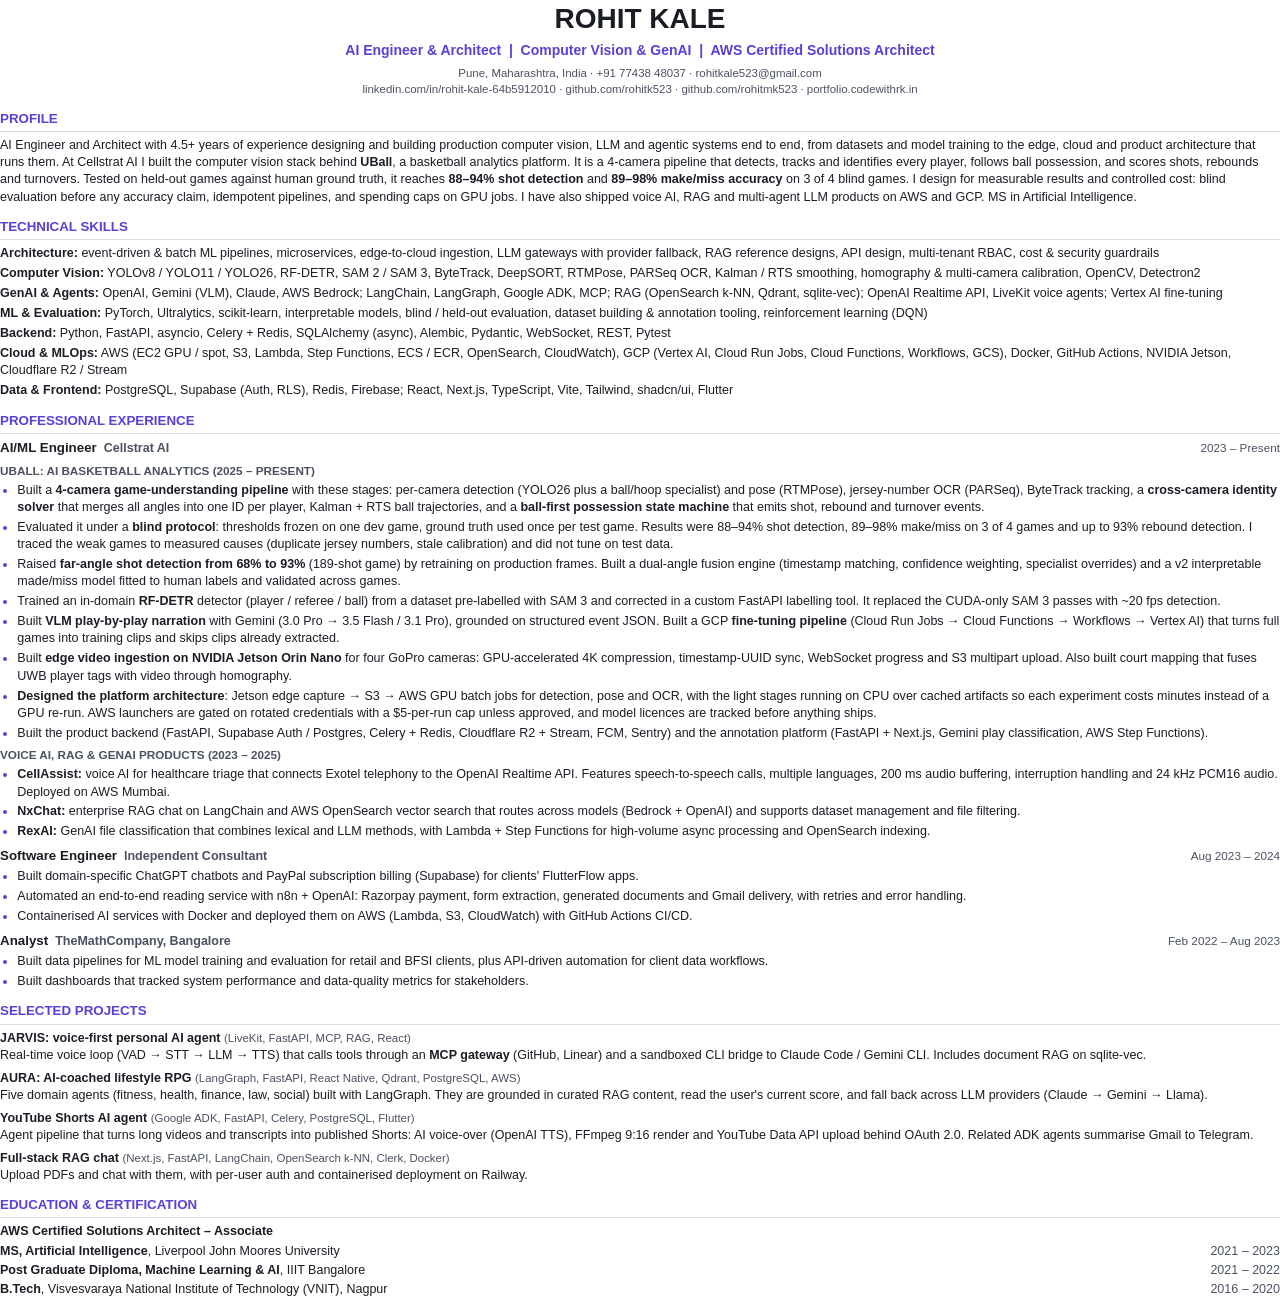
==== resume/resume.html @ f063984e "feat: add all GitHub projects and AI Engineer & Architect resume - Move project data into lib/data/p" ====
<!doctype html>
<html lang="en">
<head>
<meta charset="utf-8">
<title>Rohit Kale - AI Engineer &amp; Architect</title>
<link rel="stylesheet" href="resume.css">
</head>
<body>

<header>
  <h1>ROHIT KALE</h1>
  <div class="headline">AI Engineer &amp; Architect &nbsp;|&nbsp; Computer Vision &amp; GenAI &nbsp;|&nbsp; AWS Certified Solutions Architect</div>
  <div class="contact">
    <span>Pune, Maharashtra, India</span><span>+91 77438 48037</span><span><a href="mailto:rohitkale523@gmail.com">rohitkale523@gmail.com</a></span>
  </div>
  <div class="contact">
    <span><a href="https://www.linkedin.com/in/rohit-kale-64b5912010/">linkedin.com/in/rohit-kale-64b5912010</a></span><span><a href="https://github.com/rohitk523">github.com/rohitk523</a></span><span><a href="https://github.com/rohitmk523">github.com/rohitmk523</a></span><span><a href="https://portfolio.codewithrk.in">portfolio.codewithrk.in</a></span>
  </div>
</header>

<h2>Profile</h2>
<p>AI Engineer and Architect with 4.5+ years of experience designing and building production computer vision, LLM and agentic systems end to end, from datasets and model training to the edge, cloud and product architecture that runs them. At Cellstrat AI I built the computer vision stack behind <b>UBall</b>, a basketball analytics platform. It is a 4-camera pipeline that detects, tracks and identifies every player, follows ball possession, and scores shots, rebounds and turnovers. Tested on held-out games against human ground truth, it reaches <b>88–94% shot detection</b> and <b>89–98% make/miss accuracy</b> on 3 of 4 blind games. I design for measurable results and controlled cost: blind evaluation before any accuracy claim, idempotent pipelines, and spending caps on GPU jobs. I have also shipped voice AI, RAG and multi-agent LLM products on AWS and GCP. MS in Artificial Intelligence.</p>

<h2>Technical Skills</h2>
<ul class="skills">
  <li><b>Architecture:</b> event-driven &amp; batch ML pipelines, microservices, edge-to-cloud ingestion, LLM gateways with provider fallback, RAG reference designs, API design, multi-tenant RBAC, cost &amp; security guardrails</li>
  <li><b>Computer Vision:</b> YOLOv8 / YOLO11 / YOLO26, RF-DETR, SAM 2 / SAM 3, ByteTrack, DeepSORT, RTMPose, PARSeq OCR, Kalman / RTS smoothing, homography &amp; multi-camera calibration, OpenCV, Detectron2</li>
  <li><b>GenAI &amp; Agents:</b> OpenAI, Gemini (VLM), Claude, AWS Bedrock; LangChain, LangGraph, Google ADK, MCP; RAG (OpenSearch k-NN, Qdrant, sqlite-vec); OpenAI Realtime API, LiveKit voice agents; Vertex AI fine-tuning</li>
  <li><b>ML &amp; Evaluation:</b> PyTorch, Ultralytics, scikit-learn, interpretable models, blind / held-out evaluation, dataset building &amp; annotation tooling, reinforcement learning (DQN)</li>
  <li><b>Backend:</b> Python, FastAPI, asyncio, Celery + Redis, SQLAlchemy (async), Alembic, Pydantic, WebSocket, REST, Pytest</li>
  <li><b>Cloud &amp; MLOps:</b> AWS (EC2 GPU / spot, S3, Lambda, Step Functions, ECS / ECR, OpenSearch, CloudWatch), GCP (Vertex AI, Cloud Run Jobs, Cloud Functions, Workflows, GCS), Docker, GitHub Actions, NVIDIA Jetson, Cloudflare R2 / Stream</li>
  <li><b>Data &amp; Frontend:</b> PostgreSQL, Supabase (Auth, RLS), Redis, Firebase; React, Next.js, TypeScript, Vite, Tailwind, shadcn/ui, Flutter</li>
</ul>

<h2>Professional Experience</h2>

<div class="role">
  <div class="role-head">
    <div><span class="title">AI/ML Engineer</span> &nbsp;<span class="org">Cellstrat AI</span></div>
    <div class="dates">2023 – Present</div>
  </div>

  <div class="sub">UBall: AI basketball analytics (2025 – present)</div>
  <ul>
    <li>Built a <b>4-camera game-understanding pipeline</b> with these stages: per-camera detection (YOLO26 plus a ball/hoop specialist) and pose (RTMPose), jersey-number OCR (PARSeq), ByteTrack tracking, a <b>cross-camera identity solver</b> that merges all angles into one ID per player, Kalman + RTS ball trajectories, and a <b>ball-first possession state machine</b> that emits shot, rebound and turnover events.</li>
    <li>Evaluated it under a <b>blind protocol</b>: thresholds frozen on one dev game, ground truth used once per test game. Results were 88–94% shot detection, 89–98% make/miss on 3 of 4 games and up to 93% rebound detection. I traced the weak games to measured causes (duplicate jersey numbers, stale calibration) and did not tune on test data.</li>
    <li>Raised <b>far-angle shot detection from 68% to 93%</b> (189-shot game) by retraining on production frames. Built a dual-angle fusion engine (timestamp matching, confidence weighting, specialist overrides) and a v2 interpretable made/miss model fitted to human labels and validated across games.</li>
    <li>Trained an in-domain <b>RF-DETR</b> detector (player / referee / ball) from a dataset pre-labelled with SAM 3 and corrected in a custom FastAPI labelling tool. It replaced the CUDA-only SAM 3 passes with ~20 fps detection.</li>
    <li>Built <b>VLM play-by-play narration</b> with Gemini (3.0 Pro → 3.5 Flash / 3.1 Pro), grounded on structured event JSON. Built a GCP <b>fine-tuning pipeline</b> (Cloud Run Jobs → Cloud Functions → Workflows → Vertex AI) that turns full games into training clips and skips clips already extracted.</li>
    <li>Built <b>edge video ingestion on NVIDIA Jetson Orin Nano</b> for four GoPro cameras: GPU-accelerated 4K compression, timestamp-UUID sync, WebSocket progress and S3 multipart upload. Also built court mapping that fuses UWB player tags with video through homography.</li>
    <li><b>Designed the platform architecture</b>: Jetson edge capture → S3 → AWS GPU batch jobs for detection, pose and OCR, with the light stages running on CPU over cached artifacts so each experiment costs minutes instead of a GPU re-run. AWS launchers are gated on rotated credentials with a $5-per-run cap unless approved, and model licences are tracked before anything ships.</li>
    <li>Built the product backend (FastAPI, Supabase Auth / Postgres, Celery + Redis, Cloudflare R2 + Stream, FCM, Sentry) and the annotation platform (FastAPI + Next.js, Gemini play classification, AWS Step Functions).</li>
  </ul>

  <div class="sub">Voice AI, RAG &amp; GenAI products (2023 – 2025)</div>
  <ul>
    <li><b>CellAssist:</b> voice AI for healthcare triage that connects Exotel telephony to the OpenAI Realtime API. Features speech-to-speech calls, multiple languages, 200 ms audio buffering, interruption handling and 24 kHz PCM16 audio. Deployed on AWS Mumbai.</li>
    <li><b>NxChat:</b> enterprise RAG chat on LangChain and AWS OpenSearch vector search that routes across models (Bedrock + OpenAI) and supports dataset management and file filtering.</li>
    <li><b>RexAI:</b> GenAI file classification that combines lexical and LLM methods, with Lambda + Step Functions for high-volume async processing and OpenSearch indexing.</li>
  </ul>
</div>

<div class="role">
  <div class="role-head">
    <div><span class="title">Software Engineer</span> &nbsp;<span class="org">Independent Consultant</span></div>
    <div class="dates">Aug 2023 – 2024</div>
  </div>
  <ul>
    <li>Built domain-specific ChatGPT chatbots and PayPal subscription billing (Supabase) for clients' FlutterFlow apps.</li>
    <li>Automated an end-to-end reading service with n8n + OpenAI: Razorpay payment, form extraction, generated documents and Gmail delivery, with retries and error handling.</li>
    <li>Containerised AI services with Docker and deployed them on AWS (Lambda, S3, CloudWatch) with GitHub Actions CI/CD.</li>
  </ul>
</div>

<div class="role">
  <div class="role-head">
    <div><span class="title">Analyst</span> &nbsp;<span class="org">TheMathCompany, Bangalore</span></div>
    <div class="dates">Feb 2022 – Aug 2023</div>
  </div>
  <ul>
    <li>Built data pipelines for ML model training and evaluation for retail and BFSI clients, plus API-driven automation for client data workflows.</li>
    <li>Built dashboards that tracked system performance and data-quality metrics for stakeholders.</li>
  </ul>
</div>

<h2>Selected Projects</h2>

<div class="project">
  <span class="name">JARVIS: voice-first personal AI agent</span> <span class="stack">(LiveKit, FastAPI, MCP, RAG, React)</span>
  <div>Real-time voice loop (VAD → STT → LLM → TTS) that calls tools through an <b>MCP gateway</b> (GitHub, Linear) and a sandboxed CLI bridge to Claude Code / Gemini CLI. Includes document RAG on sqlite-vec.</div>
</div>
<div class="project">
  <span class="name">AURA: AI-coached lifestyle RPG</span> <span class="stack">(LangGraph, FastAPI, React Native, Qdrant, PostgreSQL, AWS)</span>
  <div>Five domain agents (fitness, health, finance, law, social) built with LangGraph. They are grounded in curated RAG content, read the user's current score, and fall back across LLM providers (Claude → Gemini → Llama).</div>
</div>
<div class="project">
  <span class="name">YouTube Shorts AI agent</span> <span class="stack">(Google ADK, FastAPI, Celery, PostgreSQL, Flutter)</span>
  <div>Agent pipeline that turns long videos and transcripts into published Shorts: AI voice-over (OpenAI TTS), FFmpeg 9:16 render and YouTube Data API upload behind OAuth 2.0. Related ADK agents summarise Gmail to Telegram.</div>
</div>
<div class="project">
  <span class="name">Full-stack RAG chat</span> <span class="stack">(Next.js, FastAPI, LangChain, OpenSearch k-NN, Clerk, Docker)</span>
  <div>Upload PDFs and chat with them, with per-user auth and containerised deployment on Railway.</div>
</div>

<h2>Education &amp; Certification</h2>
<div class="edu-row"><div><b>AWS Certified Solutions Architect – Associate</b></div><div class="dates"></div></div>
<div class="edu-row"><div><b>MS, Artificial Intelligence</b>, Liverpool John Moores University</div><div class="dates">2021 – 2023</div></div>
<div class="edu-row"><div><b>Post Graduate Diploma, Machine Learning &amp; AI</b>, IIIT Bangalore</div><div class="dates">2021 – 2022</div></div>
<div class="edu-row"><div><b>B.Tech</b>, Visvesvaraya National Institute of Technology (VNIT), Nagpur</div><div class="dates">2016 – 2020</div></div>


</body>
</html>
---- resume/resume.css ----
@page { size: A4; margin: 13mm 14mm 12mm; }

:root {
  --ink: #1a1d24;
  --muted: #4a5160;
  --accent: #5b3fd6;
  --rule: #d9dce3;
}

* { box-sizing: border-box; }

body {
  margin: 0;
  font-family: "Helvetica Neue", Helvetica, Arial, sans-serif;
  font-size: 9.4pt;
  line-height: 1.38;
  color: var(--ink);
  -webkit-print-color-adjust: exact;
  print-color-adjust: exact;
}

header { text-align: center; margin-bottom: 8pt; }
header h1 {
  margin: 0;
  font-size: 21pt;
  letter-spacing: 0;
  font-weight: 700;
}
header .headline {
  margin: 2pt 0 4pt;
  font-size: 10.5pt;
  font-weight: 600;
  color: var(--accent);
}
header .contact { font-size: 8.6pt; color: var(--muted); }
header .contact a { color: var(--muted); text-decoration: none; }
header .contact span + span::before { content: "  ·  "; }

h2 {
  margin: 9pt 0 4pt;
  padding-bottom: 2pt;
  font-size: 10pt;
  letter-spacing: 0;
  text-transform: uppercase;
  color: var(--accent);
  border-bottom: 1px solid var(--rule);
}

p { margin: 0 0 3pt; }

ul { margin: 2pt 0 4pt; padding-left: 13pt; }
li { margin-bottom: 2pt; }
li::marker { color: var(--accent); }

.skills { margin: 0; padding: 0; list-style: none; }
.skills li { margin-bottom: 2pt; }
.skills b { color: var(--ink); }

.role { margin-bottom: 5pt; }
.role-head, .sub, h2 { break-after: avoid; }
li { break-inside: avoid; }
.role-head {
  display: flex;
  justify-content: space-between;
  align-items: baseline;
  gap: 8pt;
}
.role-head .title { font-weight: 700; font-size: 10pt; }
.role-head .org { font-weight: 600; color: var(--muted); }
.role-head .dates { white-space: nowrap; color: var(--muted); font-size: 8.8pt; }
.sub {
  margin: 4pt 0 1pt;
  font-size: 8.8pt;
  font-weight: 700;
  color: var(--muted);
  text-transform: uppercase;
  letter-spacing: 0;
}

.project { margin-bottom: 4pt; break-inside: avoid; }
.project .name { font-weight: 700; }
.project .stack { color: var(--muted); font-size: 8.6pt; }

.edu-row {
  display: flex;
  justify-content: space-between;
  gap: 8pt;
  margin-bottom: 1.5pt;
}
.edu-row .dates { white-space: nowrap; color: var(--muted); }
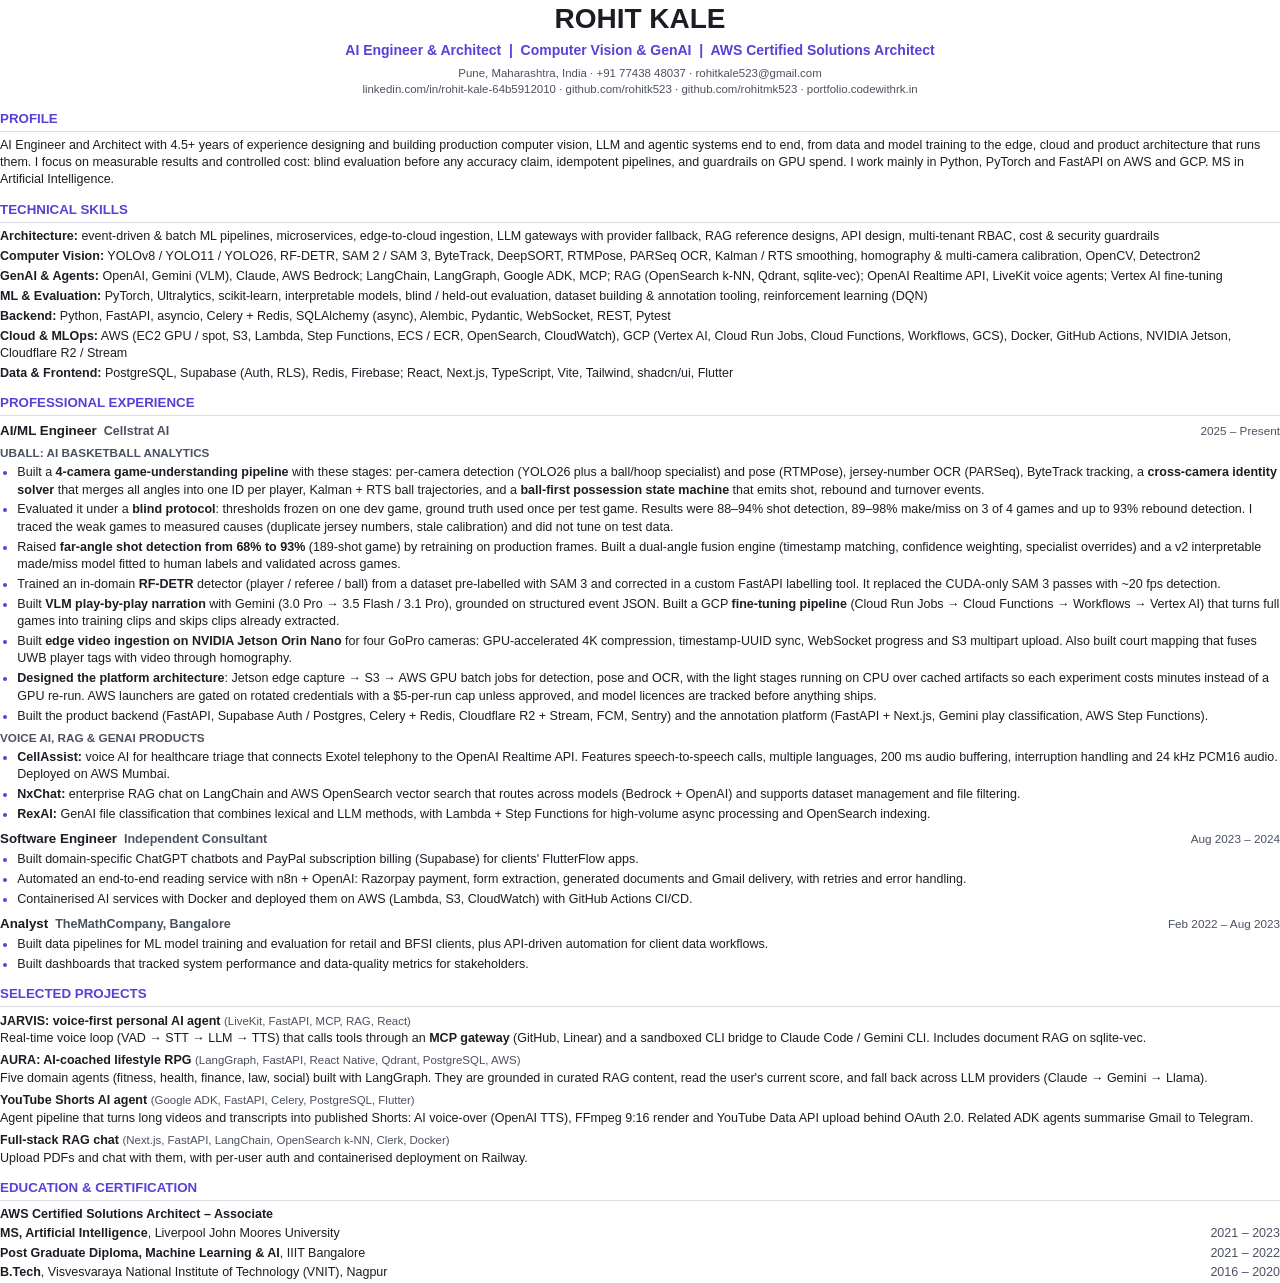
==== commit b38e4e86: "fix: Cellstrat start date to 2025 and shorten resume profile Co-Authored-By: Claude Opus 5.5 (1M con" ====
--- a/resume/resume.html
+++ b/resume/resume.html
@@ -19,7 +19,7 @@
 </header>
 
 <h2>Profile</h2>
-<p>AI Engineer and Architect with 4.5+ years of experience designing and building production computer vision, LLM and agentic systems end to end, from datasets and model training to the edge, cloud and product architecture that runs them. At Cellstrat AI I built the computer vision stack behind <b>UBall</b>, a basketball analytics platform. It is a 4-camera pipeline that detects, tracks and identifies every player, follows ball possession, and scores shots, rebounds and turnovers. Tested on held-out games against human ground truth, it reaches <b>88–94% shot detection</b> and <b>89–98% make/miss accuracy</b> on 3 of 4 blind games. I design for measurable results and controlled cost: blind evaluation before any accuracy claim, idempotent pipelines, and spending caps on GPU jobs. I have also shipped voice AI, RAG and multi-agent LLM products on AWS and GCP. MS in Artificial Intelligence.</p>
+<p>AI Engineer and Architect with 4.5+ years of experience designing and building production computer vision, LLM and agentic systems end to end, from data and model training to the edge, cloud and product architecture that runs them. I focus on measurable results and controlled cost: blind evaluation before any accuracy claim, idempotent pipelines, and guardrails on GPU spend. I work mainly in Python, PyTorch and FastAPI on AWS and GCP. MS in Artificial Intelligence.</p>
 
 <h2>Technical Skills</h2>
 <ul class="skills">
@@ -37,10 +37,10 @@
 <div class="role">
   <div class="role-head">
     <div><span class="title">AI/ML Engineer</span> &nbsp;<span class="org">Cellstrat AI</span></div>
-    <div class="dates">2023 – Present</div>
+    <div class="dates">2025 – Present</div>
   </div>
 
-  <div class="sub">UBall: AI basketball analytics (2025 – present)</div>
+  <div class="sub">UBall: AI basketball analytics</div>
   <ul>
     <li>Built a <b>4-camera game-understanding pipeline</b> with these stages: per-camera detection (YOLO26 plus a ball/hoop specialist) and pose (RTMPose), jersey-number OCR (PARSeq), ByteTrack tracking, a <b>cross-camera identity solver</b> that merges all angles into one ID per player, Kalman + RTS ball trajectories, and a <b>ball-first possession state machine</b> that emits shot, rebound and turnover events.</li>
     <li>Evaluated it under a <b>blind protocol</b>: thresholds frozen on one dev game, ground truth used once per test game. Results were 88–94% shot detection, 89–98% make/miss on 3 of 4 games and up to 93% rebound detection. I traced the weak games to measured causes (duplicate jersey numbers, stale calibration) and did not tune on test data.</li>
@@ -52,7 +52,7 @@
     <li>Built the product backend (FastAPI, Supabase Auth / Postgres, Celery + Redis, Cloudflare R2 + Stream, FCM, Sentry) and the annotation platform (FastAPI + Next.js, Gemini play classification, AWS Step Functions).</li>
   </ul>
 
-  <div class="sub">Voice AI, RAG &amp; GenAI products (2023 – 2025)</div>
+  <div class="sub">Voice AI, RAG &amp; GenAI products</div>
   <ul>
     <li><b>CellAssist:</b> voice AI for healthcare triage that connects Exotel telephony to the OpenAI Realtime API. Features speech-to-speech calls, multiple languages, 200 ms audio buffering, interruption handling and 24 kHz PCM16 audio. Deployed on AWS Mumbai.</li>
     <li><b>NxChat:</b> enterprise RAG chat on LangChain and AWS OpenSearch vector search that routes across models (Bedrock + OpenAI) and supports dataset management and file filtering.</li>
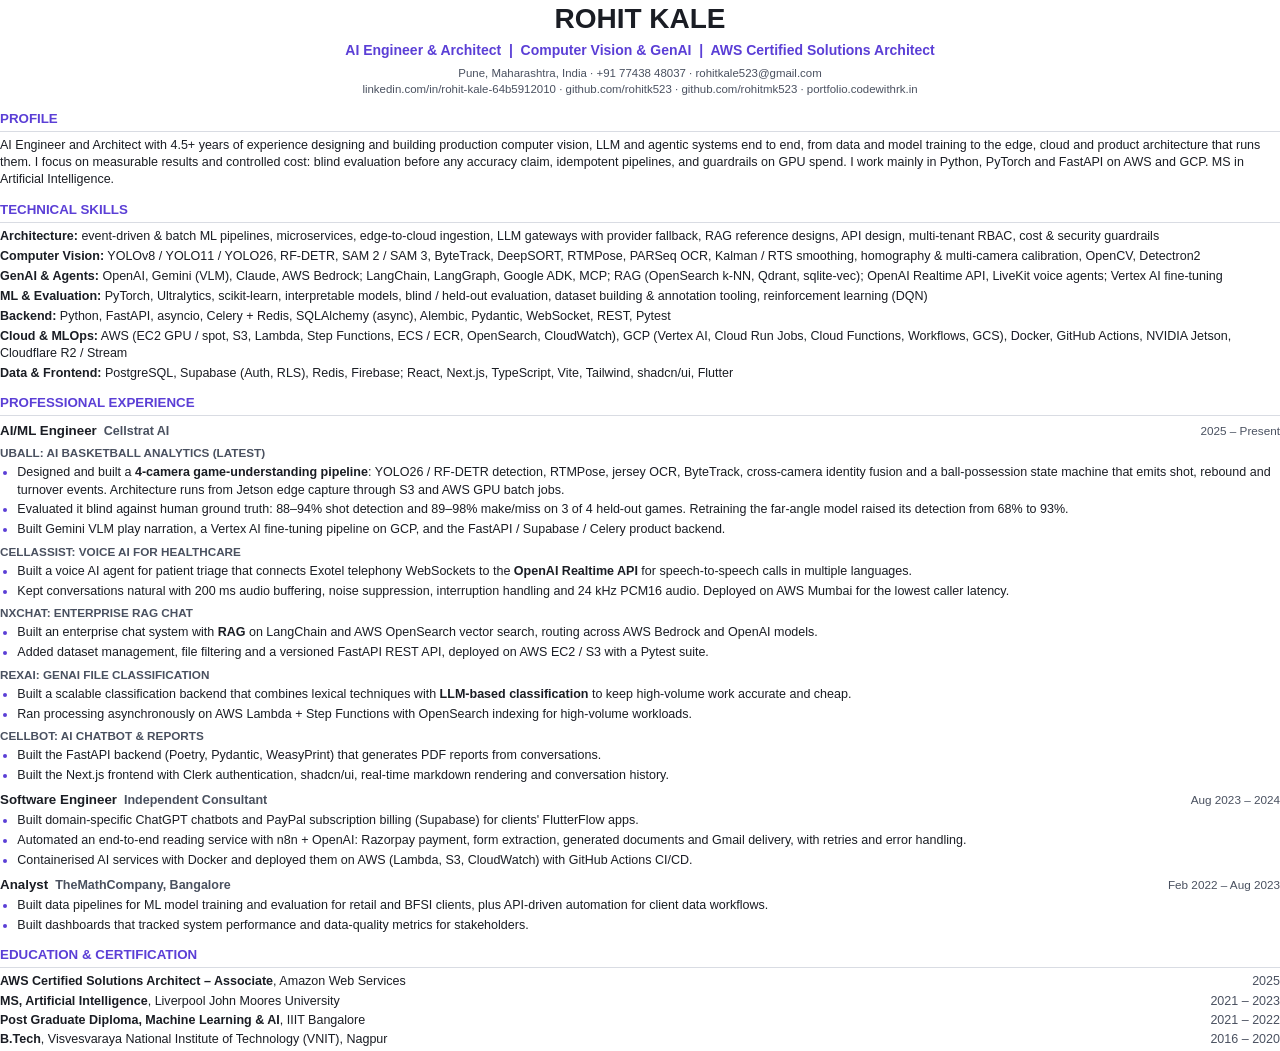
==== commit e68a6b26: "fix: balance Cellstrat projects, drop personal projects, add AWS cert year Co-Authored-By: Claude Op" ====
--- a/resume/resume.html
+++ b/resume/resume.html
@@ -40,23 +40,35 @@
     <div class="dates">2025 – Present</div>
   </div>
 
-  <div class="sub">UBall: AI basketball analytics</div>
+  <div class="sub">UBall: AI basketball analytics (latest)</div>
   <ul>
-    <li>Built a <b>4-camera game-understanding pipeline</b> with these stages: per-camera detection (YOLO26 plus a ball/hoop specialist) and pose (RTMPose), jersey-number OCR (PARSeq), ByteTrack tracking, a <b>cross-camera identity solver</b> that merges all angles into one ID per player, Kalman + RTS ball trajectories, and a <b>ball-first possession state machine</b> that emits shot, rebound and turnover events.</li>
-    <li>Evaluated it under a <b>blind protocol</b>: thresholds frozen on one dev game, ground truth used once per test game. Results were 88–94% shot detection, 89–98% make/miss on 3 of 4 games and up to 93% rebound detection. I traced the weak games to measured causes (duplicate jersey numbers, stale calibration) and did not tune on test data.</li>
-    <li>Raised <b>far-angle shot detection from 68% to 93%</b> (189-shot game) by retraining on production frames. Built a dual-angle fusion engine (timestamp matching, confidence weighting, specialist overrides) and a v2 interpretable made/miss model fitted to human labels and validated across games.</li>
-    <li>Trained an in-domain <b>RF-DETR</b> detector (player / referee / ball) from a dataset pre-labelled with SAM 3 and corrected in a custom FastAPI labelling tool. It replaced the CUDA-only SAM 3 passes with ~20 fps detection.</li>
-    <li>Built <b>VLM play-by-play narration</b> with Gemini (3.0 Pro → 3.5 Flash / 3.1 Pro), grounded on structured event JSON. Built a GCP <b>fine-tuning pipeline</b> (Cloud Run Jobs → Cloud Functions → Workflows → Vertex AI) that turns full games into training clips and skips clips already extracted.</li>
-    <li>Built <b>edge video ingestion on NVIDIA Jetson Orin Nano</b> for four GoPro cameras: GPU-accelerated 4K compression, timestamp-UUID sync, WebSocket progress and S3 multipart upload. Also built court mapping that fuses UWB player tags with video through homography.</li>
-    <li><b>Designed the platform architecture</b>: Jetson edge capture → S3 → AWS GPU batch jobs for detection, pose and OCR, with the light stages running on CPU over cached artifacts so each experiment costs minutes instead of a GPU re-run. AWS launchers are gated on rotated credentials with a $5-per-run cap unless approved, and model licences are tracked before anything ships.</li>
-    <li>Built the product backend (FastAPI, Supabase Auth / Postgres, Celery + Redis, Cloudflare R2 + Stream, FCM, Sentry) and the annotation platform (FastAPI + Next.js, Gemini play classification, AWS Step Functions).</li>
+    <li>Designed and built a <b>4-camera game-understanding pipeline</b>: YOLO26 / RF-DETR detection, RTMPose, jersey OCR, ByteTrack, cross-camera identity fusion and a ball-possession state machine that emits shot, rebound and turnover events. Architecture runs from Jetson edge capture through S3 and AWS GPU batch jobs.</li>
+    <li>Evaluated it blind against human ground truth: 88–94% shot detection and 89–98% make/miss on 3 of 4 held-out games. Retraining the far-angle model raised its detection from 68% to 93%.</li>
+    <li>Built Gemini VLM play narration, a Vertex AI fine-tuning pipeline on GCP, and the FastAPI / Supabase / Celery product backend.</li>
   </ul>
 
-  <div class="sub">Voice AI, RAG &amp; GenAI products</div>
+  <div class="sub">CellAssist: voice AI for healthcare</div>
   <ul>
-    <li><b>CellAssist:</b> voice AI for healthcare triage that connects Exotel telephony to the OpenAI Realtime API. Features speech-to-speech calls, multiple languages, 200 ms audio buffering, interruption handling and 24 kHz PCM16 audio. Deployed on AWS Mumbai.</li>
-    <li><b>NxChat:</b> enterprise RAG chat on LangChain and AWS OpenSearch vector search that routes across models (Bedrock + OpenAI) and supports dataset management and file filtering.</li>
-    <li><b>RexAI:</b> GenAI file classification that combines lexical and LLM methods, with Lambda + Step Functions for high-volume async processing and OpenSearch indexing.</li>
+    <li>Built a voice AI agent for patient triage that connects Exotel telephony WebSockets to the <b>OpenAI Realtime API</b> for speech-to-speech calls in multiple languages.</li>
+    <li>Kept conversations natural with 200 ms audio buffering, noise suppression, interruption handling and 24 kHz PCM16 audio. Deployed on AWS Mumbai for the lowest caller latency.</li>
+  </ul>
+
+  <div class="sub">NxChat: enterprise RAG chat</div>
+  <ul>
+    <li>Built an enterprise chat system with <b>RAG</b> on LangChain and AWS OpenSearch vector search, routing across AWS Bedrock and OpenAI models.</li>
+    <li>Added dataset management, file filtering and a versioned FastAPI REST API, deployed on AWS EC2 / S3 with a Pytest suite.</li>
+  </ul>
+
+  <div class="sub">RexAI: GenAI file classification</div>
+  <ul>
+    <li>Built a scalable classification backend that combines lexical techniques with <b>LLM-based classification</b> to keep high-volume work accurate and cheap.</li>
+    <li>Ran processing asynchronously on AWS Lambda + Step Functions with OpenSearch indexing for high-volume workloads.</li>
+  </ul>
+
+  <div class="sub">CellBot: AI chatbot &amp; reports</div>
+  <ul>
+    <li>Built the FastAPI backend (Poetry, Pydantic, WeasyPrint) that generates PDF reports from conversations.</li>
+    <li>Built the Next.js frontend with Clerk authentication, shadcn/ui, real-time markdown rendering and conversation history.</li>
   </ul>
 </div>
 
@@ -83,27 +95,8 @@
   </ul>
 </div>
 
-<h2>Selected Projects</h2>
-
-<div class="project">
-  <span class="name">JARVIS: voice-first personal AI agent</span> <span class="stack">(LiveKit, FastAPI, MCP, RAG, React)</span>
-  <div>Real-time voice loop (VAD → STT → LLM → TTS) that calls tools through an <b>MCP gateway</b> (GitHub, Linear) and a sandboxed CLI bridge to Claude Code / Gemini CLI. Includes document RAG on sqlite-vec.</div>
-</div>
-<div class="project">
-  <span class="name">AURA: AI-coached lifestyle RPG</span> <span class="stack">(LangGraph, FastAPI, React Native, Qdrant, PostgreSQL, AWS)</span>
-  <div>Five domain agents (fitness, health, finance, law, social) built with LangGraph. They are grounded in curated RAG content, read the user's current score, and fall back across LLM providers (Claude → Gemini → Llama).</div>
-</div>
-<div class="project">
-  <span class="name">YouTube Shorts AI agent</span> <span class="stack">(Google ADK, FastAPI, Celery, PostgreSQL, Flutter)</span>
-  <div>Agent pipeline that turns long videos and transcripts into published Shorts: AI voice-over (OpenAI TTS), FFmpeg 9:16 render and YouTube Data API upload behind OAuth 2.0. Related ADK agents summarise Gmail to Telegram.</div>
-</div>
-<div class="project">
-  <span class="name">Full-stack RAG chat</span> <span class="stack">(Next.js, FastAPI, LangChain, OpenSearch k-NN, Clerk, Docker)</span>
-  <div>Upload PDFs and chat with them, with per-user auth and containerised deployment on Railway.</div>
-</div>
-
 <h2>Education &amp; Certification</h2>
-<div class="edu-row"><div><b>AWS Certified Solutions Architect – Associate</b></div><div class="dates"></div></div>
+<div class="edu-row"><div><b>AWS Certified Solutions Architect – Associate</b>, Amazon Web Services</div><div class="dates">2025</div></div>
 <div class="edu-row"><div><b>MS, Artificial Intelligence</b>, Liverpool John Moores University</div><div class="dates">2021 – 2023</div></div>
 <div class="edu-row"><div><b>Post Graduate Diploma, Machine Learning &amp; AI</b>, IIIT Bangalore</div><div class="dates">2021 – 2022</div></div>
 <div class="edu-row"><div><b>B.Tech</b>, Visvesvaraya National Institute of Technology (VNIT), Nagpur</div><div class="dates">2016 – 2020</div></div>
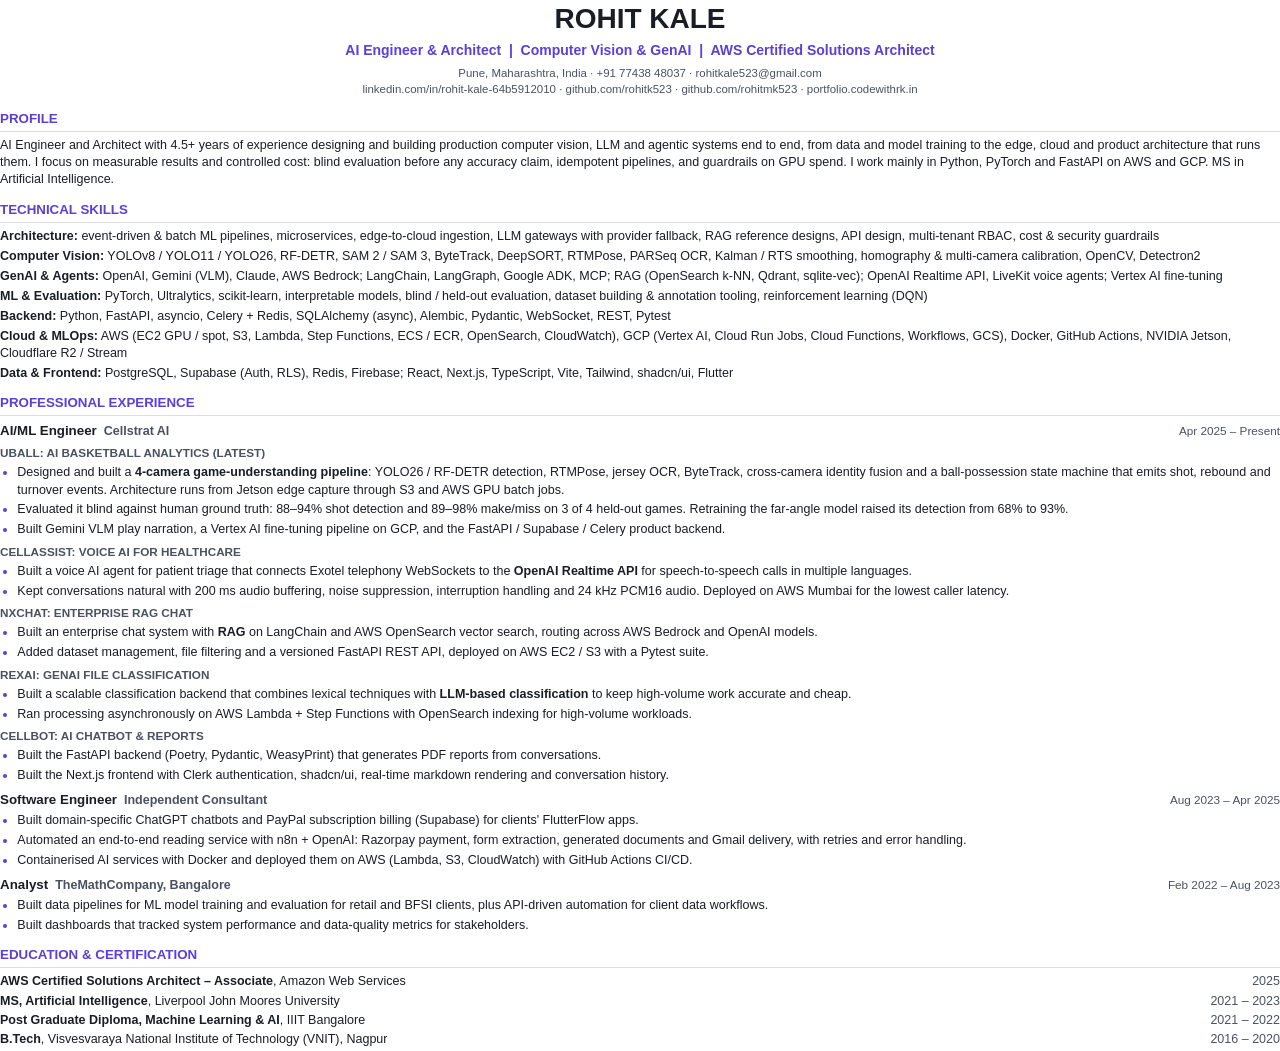
==== commit 652787fd: "fix: correct Cellstrat and freelance dates Co-Authored-By: Claude Opus 5.5 (1M context) <noreply@ant" ====
--- a/resume/resume.html
+++ b/resume/resume.html
@@ -37,7 +37,7 @@
 <div class="role">
   <div class="role-head">
     <div><span class="title">AI/ML Engineer</span> &nbsp;<span class="org">Cellstrat AI</span></div>
-    <div class="dates">2025 – Present</div>
+    <div class="dates">Apr 2025 – Present</div>
   </div>
 
   <div class="sub">UBall: AI basketball analytics (latest)</div>
@@ -75,7 +75,7 @@
 <div class="role">
   <div class="role-head">
     <div><span class="title">Software Engineer</span> &nbsp;<span class="org">Independent Consultant</span></div>
-    <div class="dates">Aug 2023 – 2024</div>
+    <div class="dates">Aug 2023 – Apr 2025</div>
   </div>
   <ul>
     <li>Built domain-specific ChatGPT chatbots and PayPal subscription billing (Supabase) for clients' FlutterFlow apps.</li>
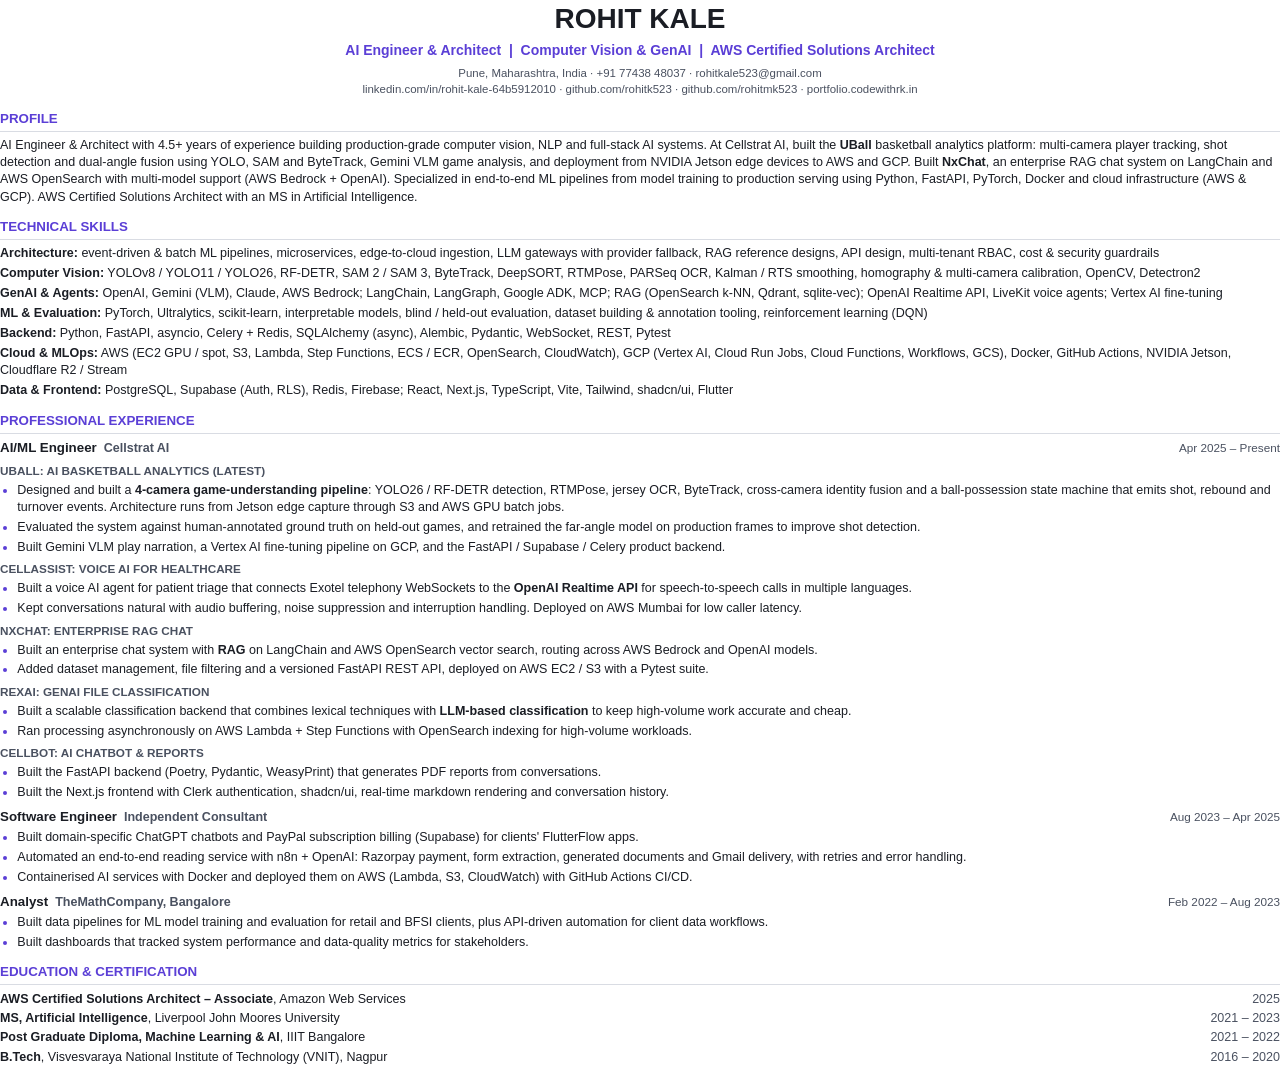
==== commit 4ea2d134: "fix: restore original-style resume profile and drop metrics Co-Authored-By: Claude Opus 5.5 (1M cont" ====
--- a/resume/resume.html
+++ b/resume/resume.html
@@ -19,7 +19,7 @@
 </header>
 
 <h2>Profile</h2>
-<p>AI Engineer and Architect with 4.5+ years of experience designing and building production computer vision, LLM and agentic systems end to end, from data and model training to the edge, cloud and product architecture that runs them. I focus on measurable results and controlled cost: blind evaluation before any accuracy claim, idempotent pipelines, and guardrails on GPU spend. I work mainly in Python, PyTorch and FastAPI on AWS and GCP. MS in Artificial Intelligence.</p>
+<p>AI Engineer &amp; Architect with 4.5+ years of experience building production-grade computer vision, NLP and full-stack AI systems. At Cellstrat AI, built the <b>UBall</b> basketball analytics platform: multi-camera player tracking, shot detection and dual-angle fusion using YOLO, SAM and ByteTrack, Gemini VLM game analysis, and deployment from NVIDIA Jetson edge devices to AWS and GCP. Built <b>NxChat</b>, an enterprise RAG chat system on LangChain and AWS OpenSearch with multi-model support (AWS Bedrock + OpenAI). Specialized in end-to-end ML pipelines from model training to production serving using Python, FastAPI, PyTorch, Docker and cloud infrastructure (AWS &amp; GCP). AWS Certified Solutions Architect with an MS in Artificial Intelligence.</p>
 
 <h2>Technical Skills</h2>
 <ul class="skills">
@@ -43,14 +43,14 @@
   <div class="sub">UBall: AI basketball analytics (latest)</div>
   <ul>
     <li>Designed and built a <b>4-camera game-understanding pipeline</b>: YOLO26 / RF-DETR detection, RTMPose, jersey OCR, ByteTrack, cross-camera identity fusion and a ball-possession state machine that emits shot, rebound and turnover events. Architecture runs from Jetson edge capture through S3 and AWS GPU batch jobs.</li>
-    <li>Evaluated it blind against human ground truth: 88–94% shot detection and 89–98% make/miss on 3 of 4 held-out games. Retraining the far-angle model raised its detection from 68% to 93%.</li>
+    <li>Evaluated the system against human-annotated ground truth on held-out games, and retrained the far-angle model on production frames to improve shot detection.</li>
     <li>Built Gemini VLM play narration, a Vertex AI fine-tuning pipeline on GCP, and the FastAPI / Supabase / Celery product backend.</li>
   </ul>
 
   <div class="sub">CellAssist: voice AI for healthcare</div>
   <ul>
     <li>Built a voice AI agent for patient triage that connects Exotel telephony WebSockets to the <b>OpenAI Realtime API</b> for speech-to-speech calls in multiple languages.</li>
-    <li>Kept conversations natural with 200 ms audio buffering, noise suppression, interruption handling and 24 kHz PCM16 audio. Deployed on AWS Mumbai for the lowest caller latency.</li>
+    <li>Kept conversations natural with audio buffering, noise suppression and interruption handling. Deployed on AWS Mumbai for low caller latency.</li>
   </ul>
 
   <div class="sub">NxChat: enterprise RAG chat</div>
